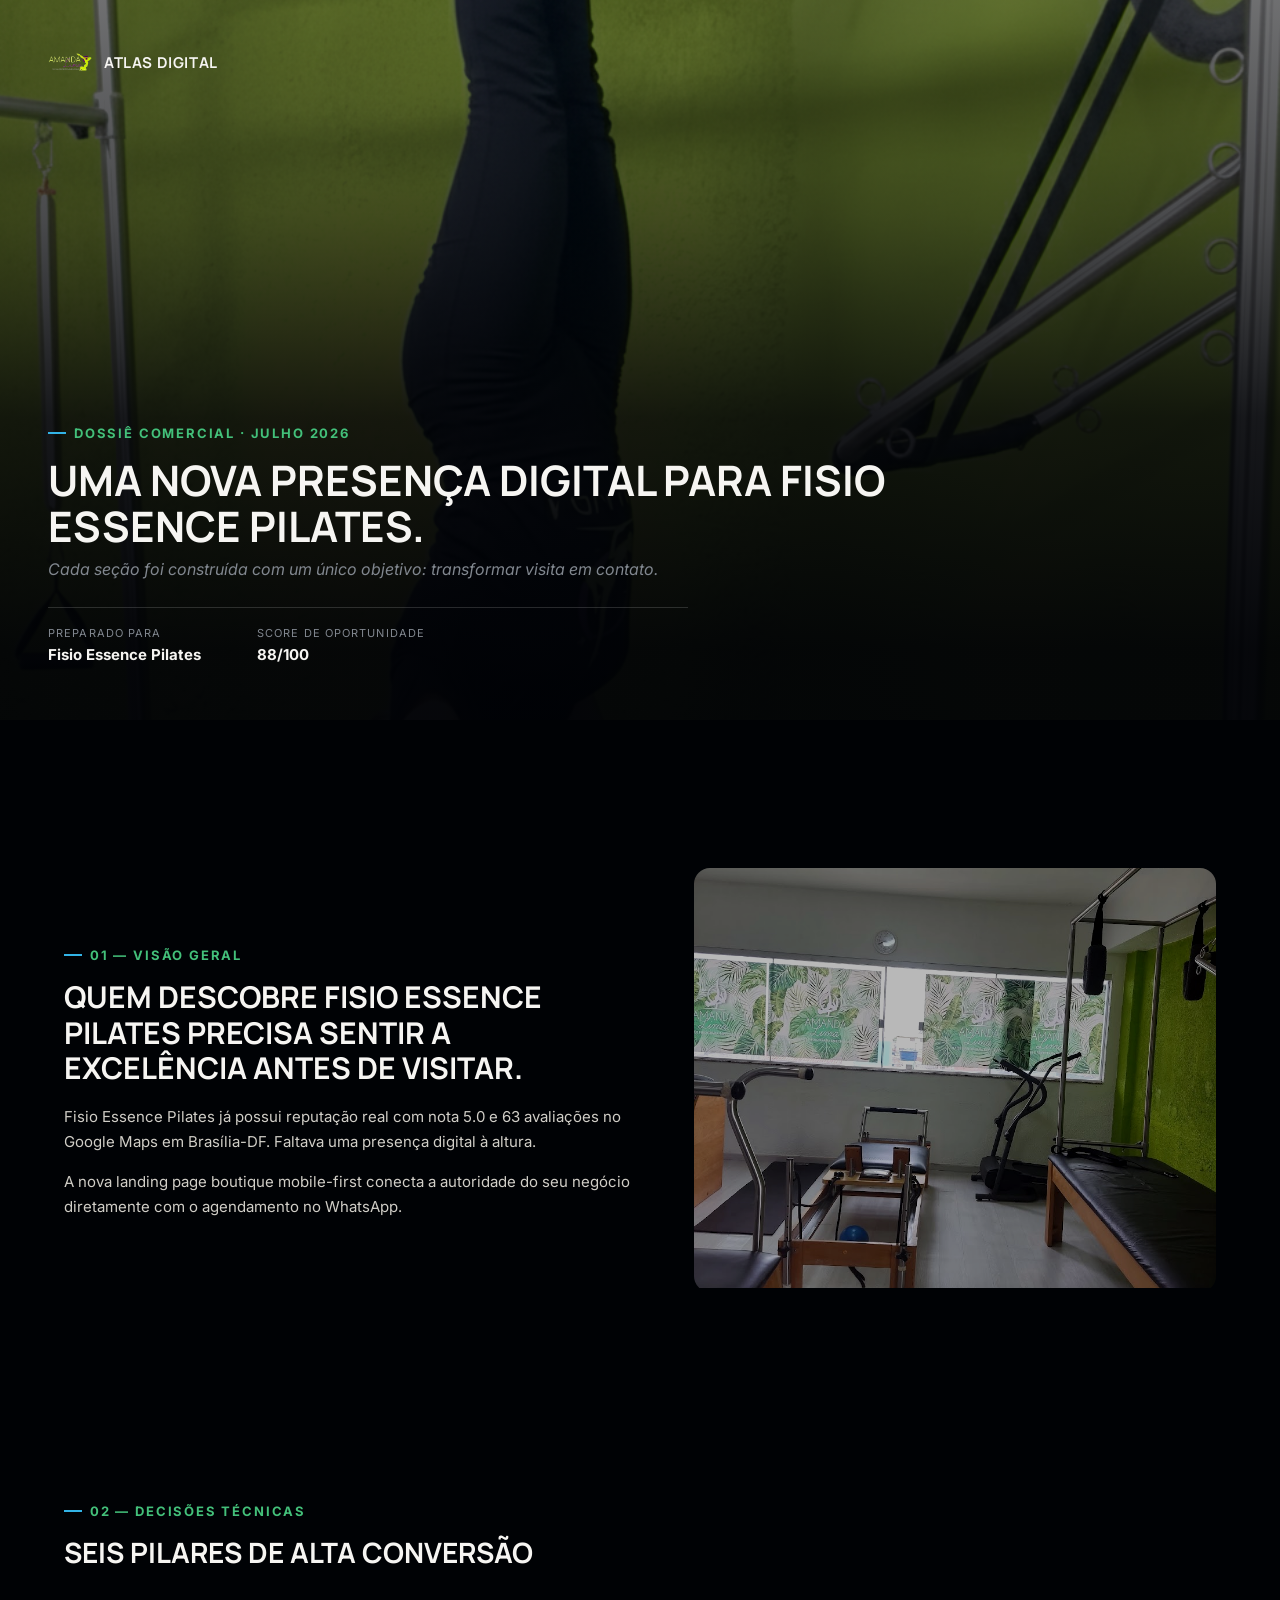
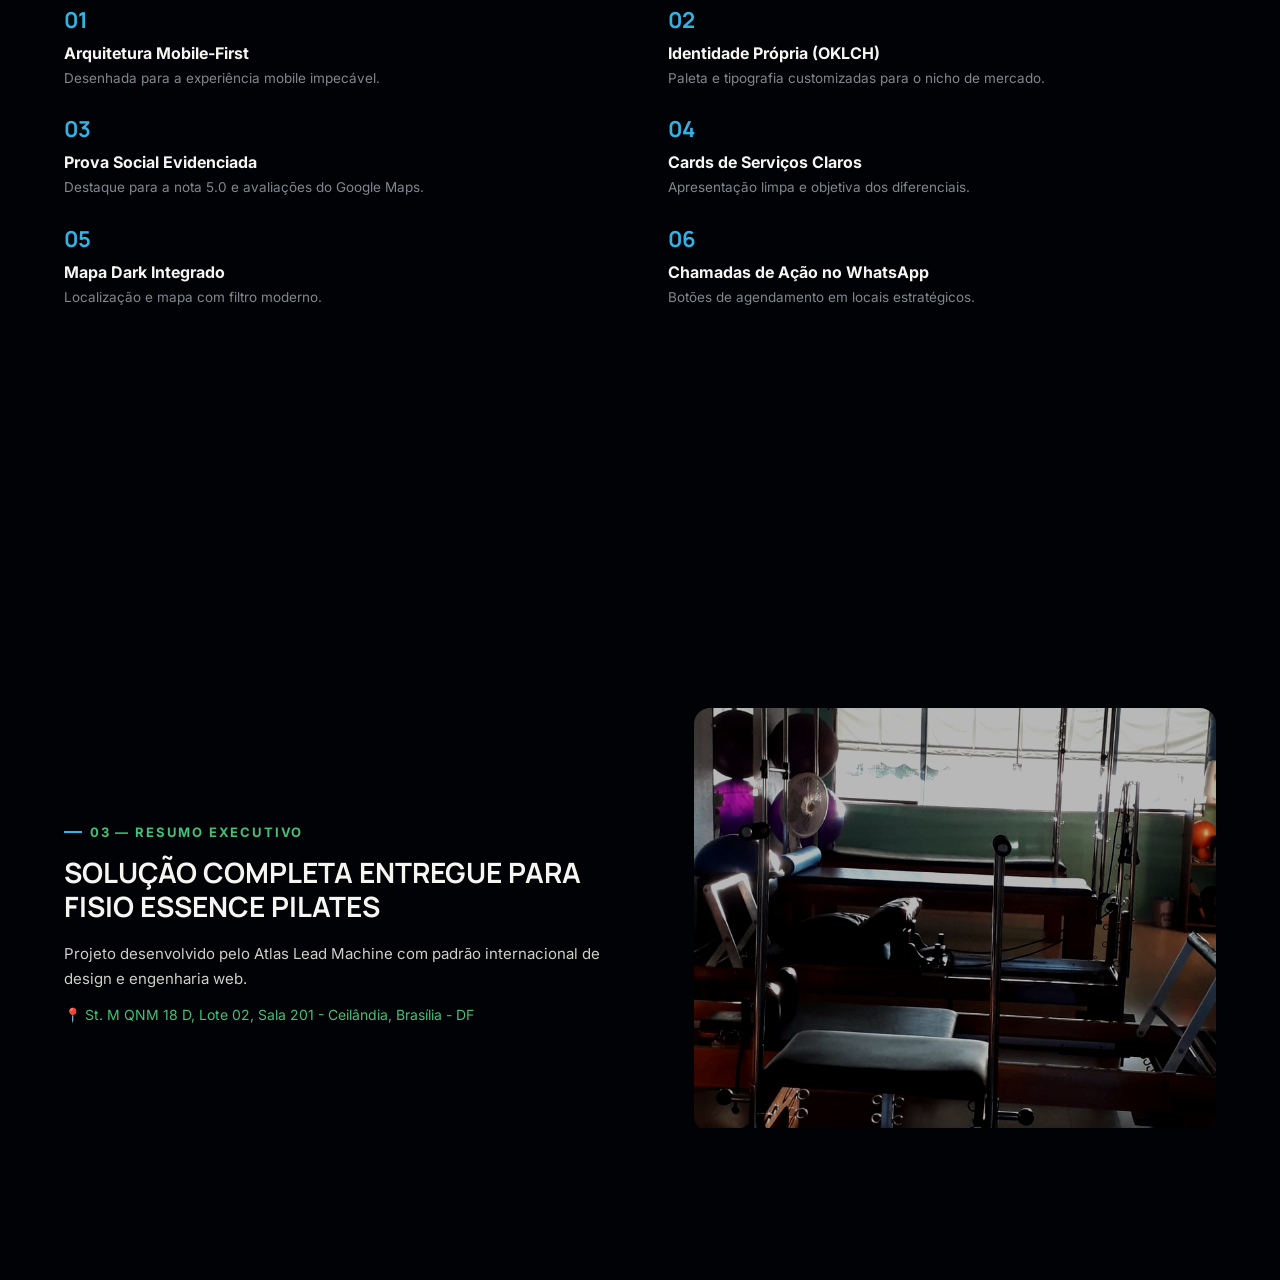
==== presentation/deck.html @ 4453b778 "Bespoke DEO benchmark build for Fisio Essence Pilates (Atlas VIP - Mobile-first)" ====
<!DOCTYPE html>
<html lang="pt-BR">
<head>
<meta charset="utf-8">
<title>Dossiê — Fisio Essence Pilates</title>
<link rel="preconnect" href="https://fonts.googleapis.com">
<link rel="preconnect" href="https://fonts.gstatic.com" crossorigin>
<link href="https://fonts.googleapis.com/css2?family=Manrope:wght@700;800&family=Inter:wght@400;500;600;700&display=swap" rel="stylesheet">
<style>
  * { box-sizing:border-box; margin:0; padding:0; }
  body { background:oklch(0.08 0.02 255); font-family:'Inter', sans-serif; }
  .disp { font-family:'Manrope', sans-serif; font-weight:700; }
  .slide { width:1280px; height:720px; position:relative; overflow:hidden; background:oklch(0.08 0.02 255); color:oklch(0.97 0.004 90); }
  .eyebrow { display:inline-flex; align-items:center; gap:8px; font-weight:700; letter-spacing:.14em; font-size:13px; color:oklch(0.72 0.15 155); text-transform:uppercase; }
  .eyebrow::before { content:''; width:18px; height:2px; background:oklch(0.72 0.13 230); display:inline-block; }
  .photo-treat { filter: grayscale(.08) contrast(1.1) brightness(.72); }
  .num { font-family:'Manrope', sans-serif; font-weight:700; color:oklch(0.72 0.13 230); font-size:22px; }
  .panel { background:oklch(0.11 0.02 255); border:1px solid oklch(1 0 0 / 8%); border-radius:16px; }
  .muted { color: oklch(0.62 0.014 255); }
  .ink { color: oklch(0.85 0.01 90); }
</style>
</head>
<body>

<!-- SLIDE 0 — CAPA -->
<section class="slide">
  <img src="../assets/img/photo_1.jpg" class="photo-treat" style="position:absolute;inset:0;width:100%;height:100%;object-fit:cover;">
  <div style="position:absolute;inset:0;background:linear-gradient(0deg,oklch(0.08 0.02 255 / .97) 10%,oklch(0.08 0.02 255 / .88) 42%,oklch(0.08 0.02 255 / .6) 70%,oklch(0.08 0.02 255 / .4) 100%);"></div>
  <div style="position:absolute;top:40px;left:48px;display:flex;align-items:center;gap:12px;">
    <img src="../assets/img/logo.png" style="height:44px;border-radius:50%;">
    <span style="font-family:'Manrope', sans-serif;font-weight:700;font-size:15px;text-transform:uppercase;letter-spacing:.04em;">Atlas Digital</span>
  </div>
  <div style="position:absolute;left:48px;right:48px;bottom:56px;">
    <span class="eyebrow">Dossiê Comercial · Julho 2026</span>
    <h1 class="disp" style="font-size:42px;line-height:1.1;text-transform:uppercase;margin:16px 0 10px;max-width:860px;">Uma nova presença digital para Fisio Essence Pilates.</h1>
    <p style="font-style:italic;font-size:16px;max-width:640px;margin-bottom:28px;" class="muted">Cada seção foi construída com um único objetivo: transformar visita em contato.</p>
    <div style="display:flex;gap:56px;padding-top:18px;border-top:1px solid oklch(1 0 0 / 15%);max-width:640px;">
      <div><span style="font-size:11px;letter-spacing:.1em;text-transform:uppercase;display:block;margin-bottom:4px;" class="muted">Preparado para</span><strong style="font-size:15px;">Fisio Essence Pilates</strong></div>
      <div><span style="font-size:11px;letter-spacing:.1em;text-transform:uppercase;display:block;margin-bottom:4px;" class="muted">Score de Oportunidade</span><strong style="font-size:15px;">88/100</strong></div>
    </div>
  </div>
</section>

<!-- SLIDE 1 — VISÃO GERAL -->
<section class="slide" style="display:flex;align-items:center;padding:0 64px;gap:56px;">
  <div style="flex:1.1;">
    <span class="eyebrow">01 — Visão Geral</span>
    <h2 class="disp" style="font-size:30px;text-transform:uppercase;line-height:1.18;margin:16px 0 18px;">Quem descobre Fisio Essence Pilates precisa sentir a excelência antes de visitar.</h2>
    <p style="font-size:15px;line-height:1.7;margin-bottom:14px;" class="ink">Fisio Essence Pilates já possui reputação real com nota 5.0 e 63 avaliações no Google Maps em Brasília-DF. Faltava uma presença digital à altura.</p>
    <p style="font-size:15px;line-height:1.7;" class="ink">A nova landing page boutique mobile-first conecta a autoridade do seu negócio diretamente com o agendamento no WhatsApp.</p>
  </div>
  <div style="flex:1;border-radius:16px;overflow:hidden;">
    <img src="../assets/img/photo_2.jpg" class="photo-treat" style="width:100%;height:420px;object-fit:cover;">
  </div>
</section>

<!-- SLIDE 2 — DECISÕES DE DESIGN -->
<section class="slide" style="padding:56px 64px;">
  <span class="eyebrow">02 — Decisões Técnicas</span>
  <h2 class="disp" style="font-size:28px;text-transform:uppercase;margin:14px 0 34px;">Seis pilares de alta conversão</h2>
  <div style="display:grid;grid-template-columns:1fr 1fr;column-gap:56px;row-gap:26px;">
    <div><span class="num">01</span><strong style="display:block;font-size:16px;margin:8px 0 4px;">Arquitetura Mobile-First</strong><span style="font-size:13.5px;line-height:1.5;" class="muted">Desenhada para a experiência mobile impecável.</span></div>
    <div><span class="num">02</span><strong style="display:block;font-size:16px;margin:8px 0 4px;">Identidade Própria (OKLCH)</strong><span style="font-size:13.5px;line-height:1.5;" class="muted">Paleta e tipografia customizadas para o nicho de mercado.</span></div>
    <div><span class="num">03</span><strong style="display:block;font-size:16px;margin:8px 0 4px;">Prova Social Evidenciada</strong><span style="font-size:13.5px;line-height:1.5;" class="muted">Destaque para a nota 5.0 e avaliações do Google Maps.</span></div>
    <div><span class="num">04</span><strong style="display:block;font-size:16px;margin:8px 0 4px;">Cards de Serviços Claros</strong><span style="font-size:13.5px;line-height:1.5;" class="muted">Apresentação limpa e objetiva dos diferenciais.</span></div>
    <div><span class="num">05</span><strong style="display:block;font-size:16px;margin:8px 0 4px;">Mapa Dark Integrado</strong><span style="font-size:13.5px;line-height:1.5;" class="muted">Localização e mapa com filtro moderno.</span></div>
    <div><span class="num">06</span><strong style="display:block;font-size:16px;margin:8px 0 4px;">Chamadas de Ação no WhatsApp</strong><span style="font-size:13.5px;line-height:1.5;" class="muted">Botões de agendamento em locais estratégicos.</span></div>
  </div>
</section>

<!-- SLIDE 3 — RESUMO DO PROJETO -->
<section class="slide" style="display:flex;align-items:center;padding:0 64px;gap:56px;">
  <div style="flex:1.1;">
    <span class="eyebrow">03 — Resumo Executivo</span>
    <h2 class="disp" style="font-size:28px;text-transform:uppercase;line-height:1.18;margin:16px 0 18px;">Solução completa entregue para Fisio Essence Pilates</h2>
    <p style="font-size:15px;line-height:1.7;margin-bottom:14px;" class="ink">Projeto desenvolvido pelo Atlas Lead Machine com padrão internacional de design e engenharia web.</p>
    <p style="font-size:14px;color:oklch(0.72 0.15 155);">📍 St. M QNM 18 D, Lote 02, Sala 201 - Ceilândia, Brasília - DF</p>
  </div>
  <div style="flex:1;border-radius:16px;overflow:hidden;">
    <img src="../assets/img/photo_3.jpg" class="photo-treat" style="width:100%;height:420px;object-fit:cover;">
  </div>
</section>

</body>
</html>
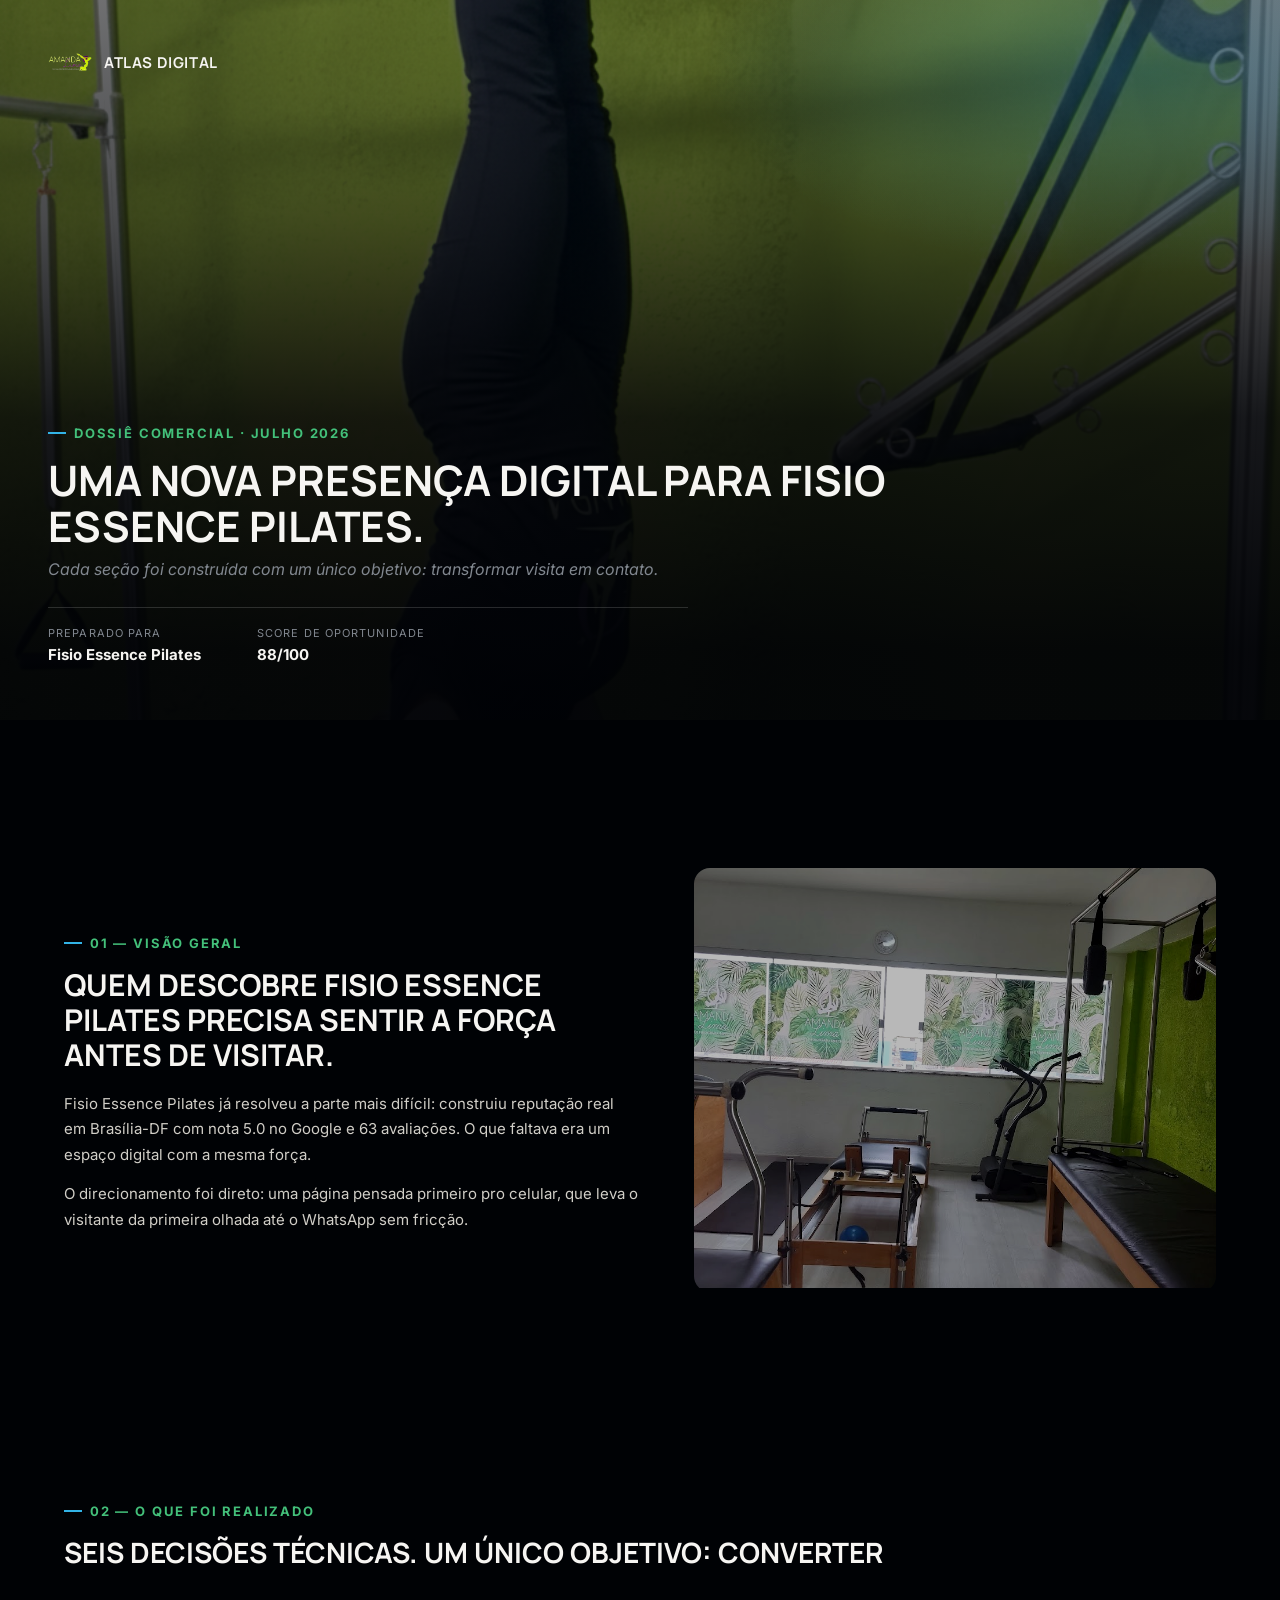
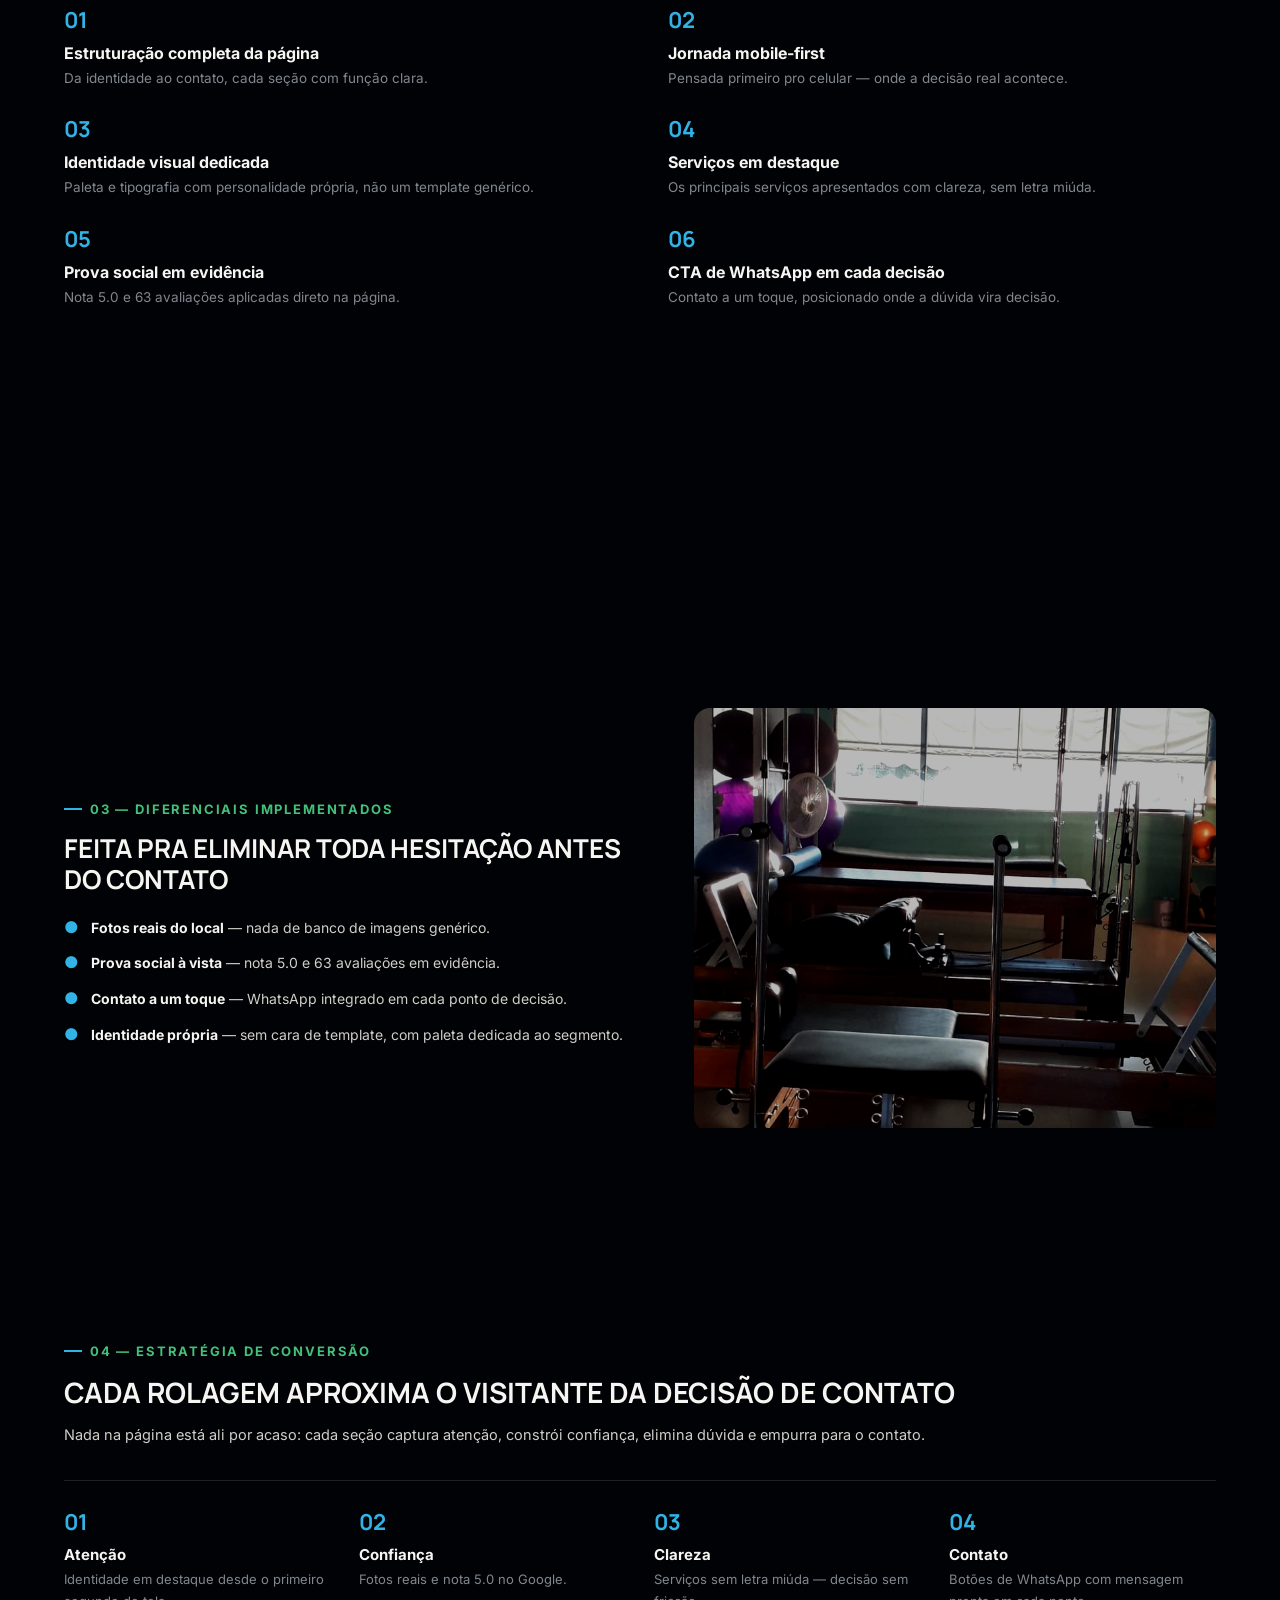
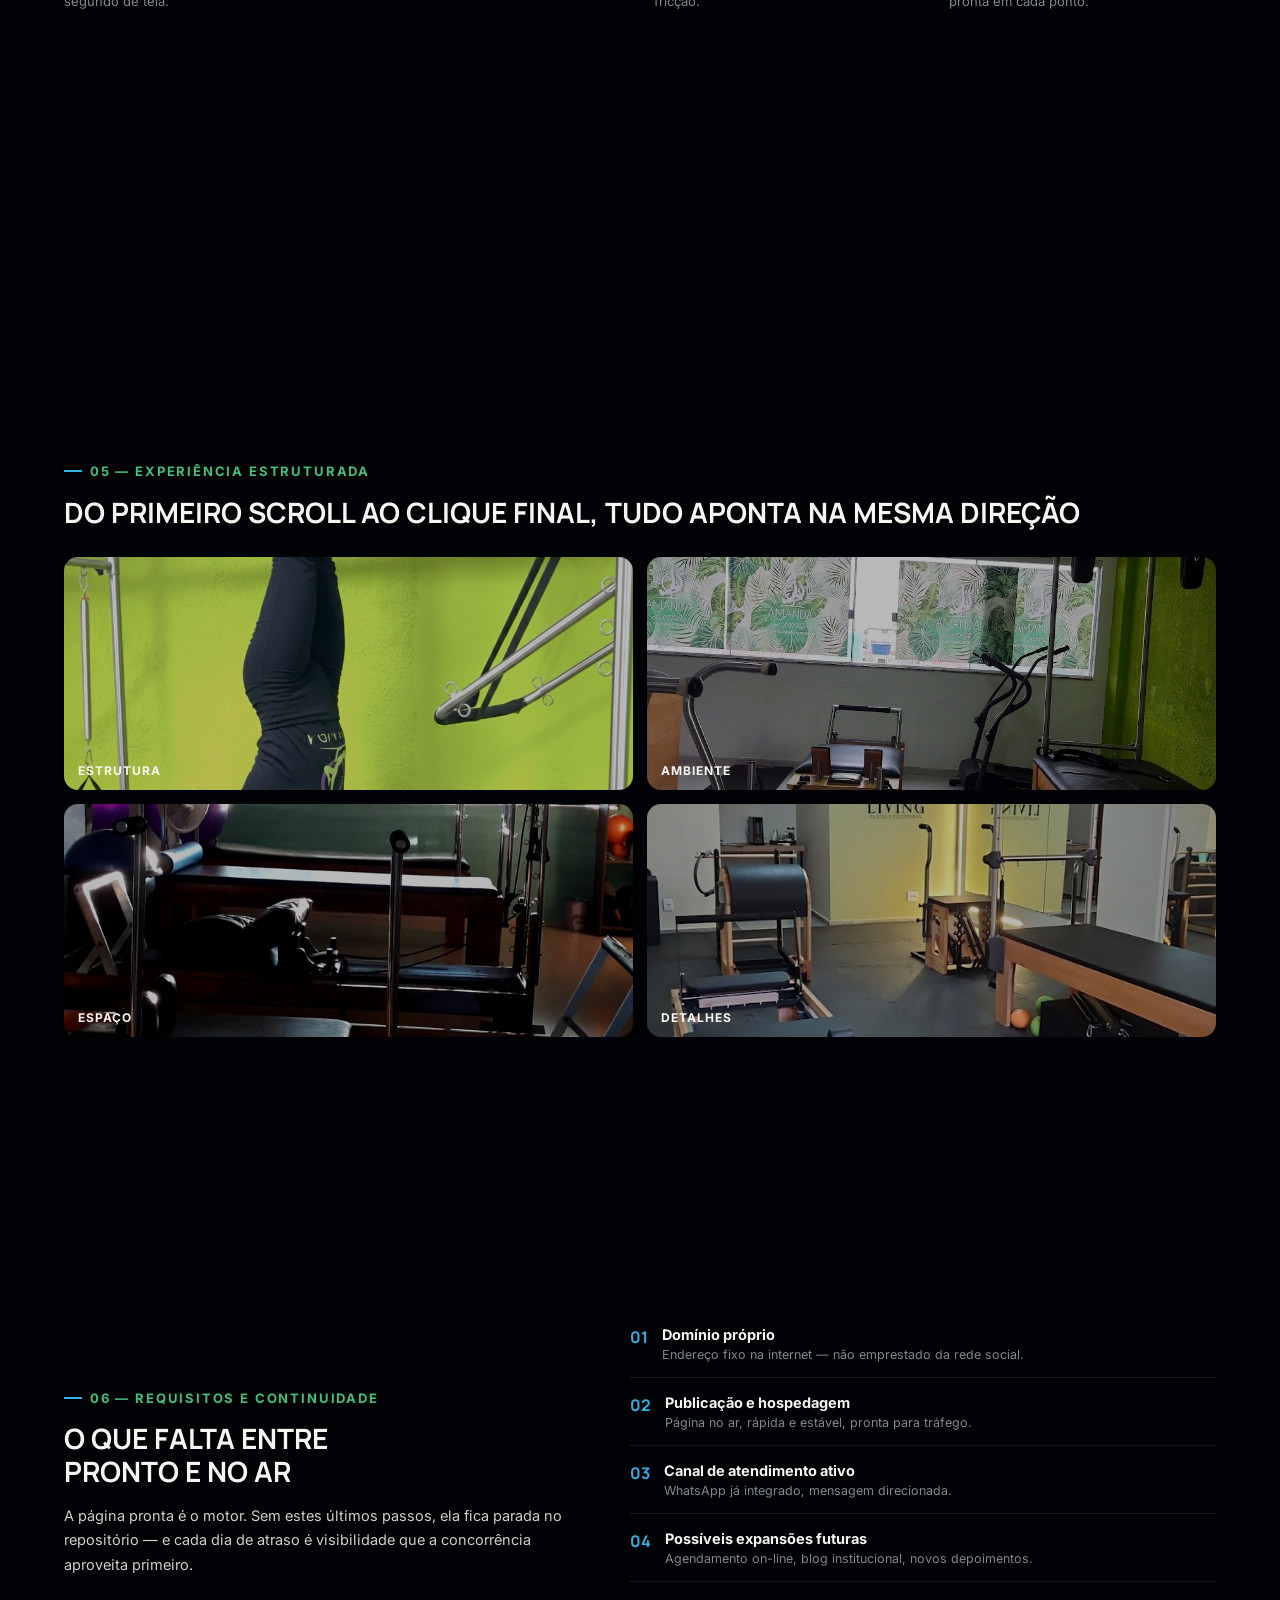
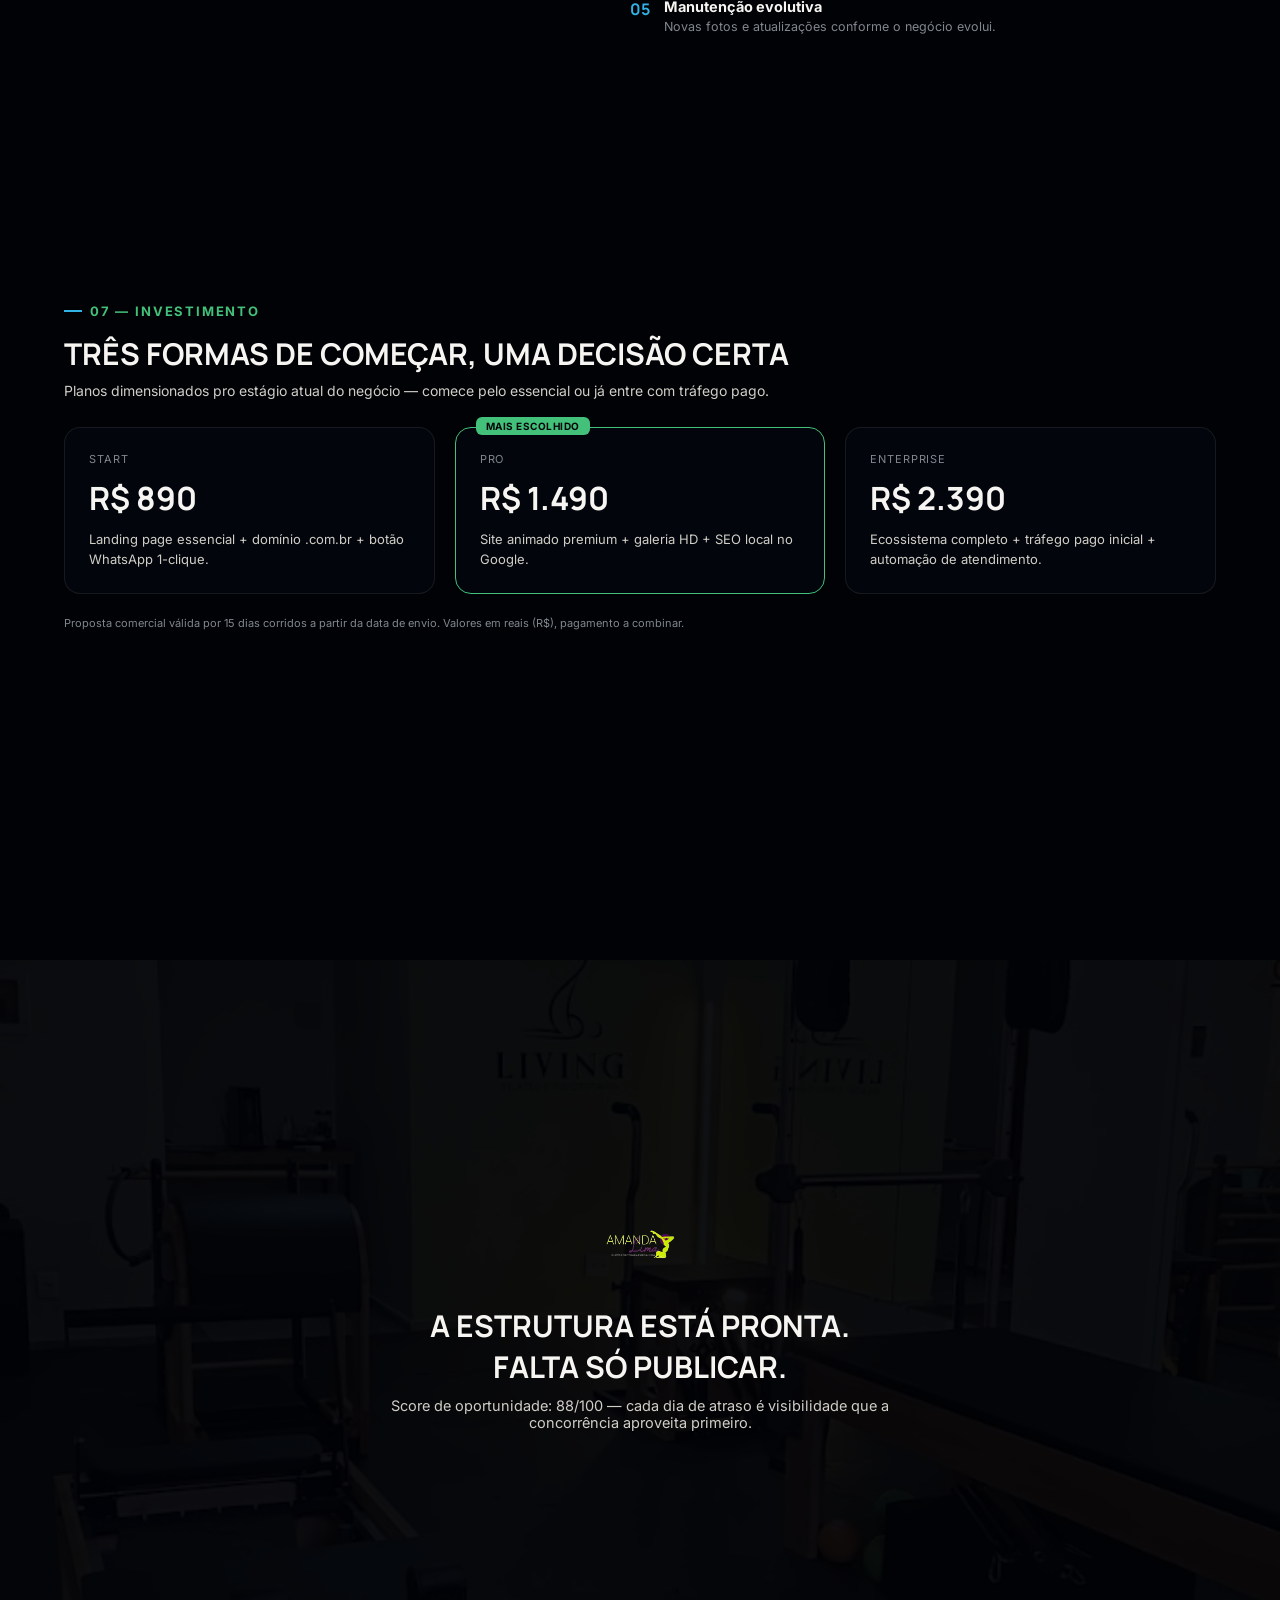
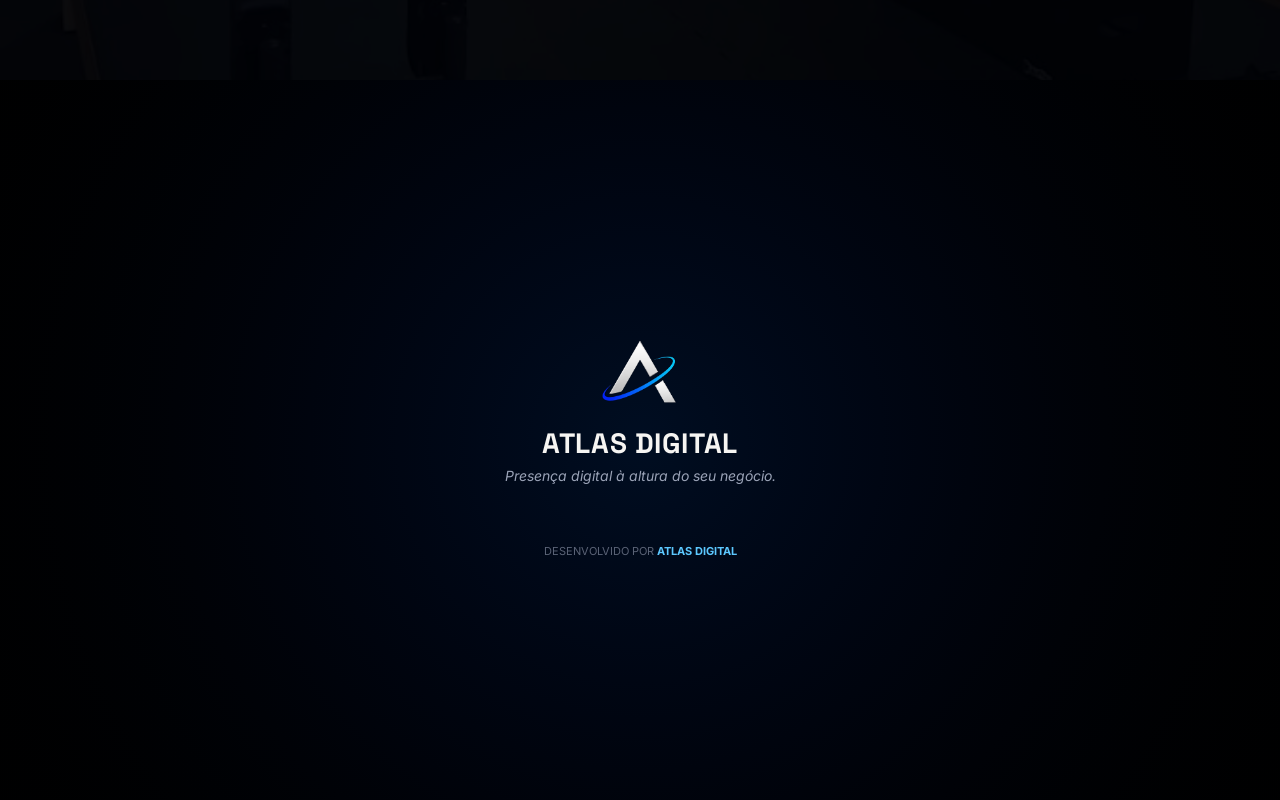
==== commit a4ed0bdd: "Add complete 10-slide PDF dossier with Investment proposal" ====
--- a/presentation/deck.html
+++ b/presentation/deck.html
@@ -5,7 +5,7 @@
 <title>Dossiê — Fisio Essence Pilates</title>
 <link rel="preconnect" href="https://fonts.googleapis.com">
 <link rel="preconnect" href="https://fonts.gstatic.com" crossorigin>
-<link href="https://fonts.googleapis.com/css2?family=Manrope:wght@700;800&family=Inter:wght@400;500;600;700&display=swap" rel="stylesheet">
+<link href="https://fonts.googleapis.com/css2?family=Manrope:wght@700;800&family=Inter:wght@400;500;600;700&family=Space+Grotesk:wght@700&display=swap" rel="stylesheet">
 <style>
   * { box-sizing:border-box; margin:0; padding:0; }
   body { background:oklch(0.08 0.02 255); font-family:'Inter', sans-serif; }
@@ -26,6 +26,7 @@
 <section class="slide">
   <img src="../assets/img/photo_1.jpg" class="photo-treat" style="position:absolute;inset:0;width:100%;height:100%;object-fit:cover;">
   <div style="position:absolute;inset:0;background:linear-gradient(0deg,oklch(0.08 0.02 255 / .97) 10%,oklch(0.08 0.02 255 / .88) 42%,oklch(0.08 0.02 255 / .6) 70%,oklch(0.08 0.02 255 / .4) 100%);"></div>
+  <div style="position:absolute;inset:0;background:radial-gradient(ellipse 50% 40% at 90% 10%,oklch(0.72 0.13 230 / .25),transparent 70%);"></div>
   <div style="position:absolute;top:40px;left:48px;display:flex;align-items:center;gap:12px;">
     <img src="../assets/img/logo.png" style="height:44px;border-radius:50%;">
     <span style="font-family:'Manrope', sans-serif;font-weight:700;font-size:15px;text-transform:uppercase;letter-spacing:.04em;">Atlas Digital</span>
@@ -45,41 +46,131 @@
 <section class="slide" style="display:flex;align-items:center;padding:0 64px;gap:56px;">
   <div style="flex:1.1;">
     <span class="eyebrow">01 — Visão Geral</span>
-    <h2 class="disp" style="font-size:30px;text-transform:uppercase;line-height:1.18;margin:16px 0 18px;">Quem descobre Fisio Essence Pilates precisa sentir a excelência antes de visitar.</h2>
-    <p style="font-size:15px;line-height:1.7;margin-bottom:14px;" class="ink">Fisio Essence Pilates já possui reputação real com nota 5.0 e 63 avaliações no Google Maps em Brasília-DF. Faltava uma presença digital à altura.</p>
-    <p style="font-size:15px;line-height:1.7;" class="ink">A nova landing page boutique mobile-first conecta a autoridade do seu negócio diretamente com o agendamento no WhatsApp.</p>
+    <h2 class="disp" style="font-size:30px;text-transform:uppercase;line-height:1.18;margin:16px 0 18px;">Quem descobre Fisio Essence Pilates precisa sentir a força antes de visitar.</h2>
+    <p style="font-size:15px;line-height:1.7;margin-bottom:14px;" class="ink">Fisio Essence Pilates já resolveu a parte mais difícil: construiu reputação real em Brasília-DF com nota 5.0 no Google e 63 avaliações. O que faltava era um espaço digital com a mesma força.</p>
+    <p style="font-size:15px;line-height:1.7;" class="ink">O direcionamento foi direto: uma página pensada primeiro pro celular, que leva o visitante da primeira olhada até o WhatsApp sem fricção.</p>
   </div>
   <div style="flex:1;border-radius:16px;overflow:hidden;">
     <img src="../assets/img/photo_2.jpg" class="photo-treat" style="width:100%;height:420px;object-fit:cover;">
   </div>
 </section>
 
-<!-- SLIDE 2 — DECISÕES DE DESIGN -->
+<!-- SLIDE 2 — O QUE FOI REALIZADO -->
 <section class="slide" style="padding:56px 64px;">
-  <span class="eyebrow">02 — Decisões Técnicas</span>
-  <h2 class="disp" style="font-size:28px;text-transform:uppercase;margin:14px 0 34px;">Seis pilares de alta conversão</h2>
+  <span class="eyebrow">02 — O que foi realizado</span>
+  <h2 class="disp" style="font-size:28px;text-transform:uppercase;margin:14px 0 34px;">Seis decisões técnicas. Um único objetivo: converter</h2>
   <div style="display:grid;grid-template-columns:1fr 1fr;column-gap:56px;row-gap:26px;">
-    <div><span class="num">01</span><strong style="display:block;font-size:16px;margin:8px 0 4px;">Arquitetura Mobile-First</strong><span style="font-size:13.5px;line-height:1.5;" class="muted">Desenhada para a experiência mobile impecável.</span></div>
-    <div><span class="num">02</span><strong style="display:block;font-size:16px;margin:8px 0 4px;">Identidade Própria (OKLCH)</strong><span style="font-size:13.5px;line-height:1.5;" class="muted">Paleta e tipografia customizadas para o nicho de mercado.</span></div>
-    <div><span class="num">03</span><strong style="display:block;font-size:16px;margin:8px 0 4px;">Prova Social Evidenciada</strong><span style="font-size:13.5px;line-height:1.5;" class="muted">Destaque para a nota 5.0 e avaliações do Google Maps.</span></div>
-    <div><span class="num">04</span><strong style="display:block;font-size:16px;margin:8px 0 4px;">Cards de Serviços Claros</strong><span style="font-size:13.5px;line-height:1.5;" class="muted">Apresentação limpa e objetiva dos diferenciais.</span></div>
-    <div><span class="num">05</span><strong style="display:block;font-size:16px;margin:8px 0 4px;">Mapa Dark Integrado</strong><span style="font-size:13.5px;line-height:1.5;" class="muted">Localização e mapa com filtro moderno.</span></div>
-    <div><span class="num">06</span><strong style="display:block;font-size:16px;margin:8px 0 4px;">Chamadas de Ação no WhatsApp</strong><span style="font-size:13.5px;line-height:1.5;" class="muted">Botões de agendamento em locais estratégicos.</span></div>
+    <div><span class="num">01</span><strong style="display:block;font-size:16px;margin:8px 0 4px;">Estruturação completa da página</strong><span style="font-size:13.5px;line-height:1.5;" class="muted">Da identidade ao contato, cada seção com função clara.</span></div>
+    <div><span class="num">02</span><strong style="display:block;font-size:16px;margin:8px 0 4px;">Jornada mobile-first</strong><span style="font-size:13.5px;line-height:1.5;" class="muted">Pensada primeiro pro celular — onde a decisão real acontece.</span></div>
+    <div><span class="num">03</span><strong style="display:block;font-size:16px;margin:8px 0 4px;">Identidade visual dedicada</strong><span style="font-size:13.5px;line-height:1.5;" class="muted">Paleta e tipografia com personalidade própria, não um template genérico.</span></div>
+    <div><span class="num">04</span><strong style="display:block;font-size:16px;margin:8px 0 4px;">Serviços em destaque</strong><span style="font-size:13.5px;line-height:1.5;" class="muted">Os principais serviços apresentados com clareza, sem letra miúda.</span></div>
+    <div><span class="num">05</span><strong style="display:block;font-size:16px;margin:8px 0 4px;">Prova social em evidência</strong><span style="font-size:13.5px;line-height:1.5;" class="muted">Nota 5.0 e 63 avaliações aplicadas direto na página.</span></div>
+    <div><span class="num">06</span><strong style="display:block;font-size:16px;margin:8px 0 4px;">CTA de WhatsApp em cada decisão</strong><span style="font-size:13.5px;line-height:1.5;" class="muted">Contato a um toque, posicionado onde a dúvida vira decisão.</span></div>
   </div>
 </section>
 
-<!-- SLIDE 3 — RESUMO DO PROJETO -->
+<!-- SLIDE 3 — DIFERENCIAIS -->
 <section class="slide" style="display:flex;align-items:center;padding:0 64px;gap:56px;">
   <div style="flex:1.1;">
-    <span class="eyebrow">03 — Resumo Executivo</span>
-    <h2 class="disp" style="font-size:28px;text-transform:uppercase;line-height:1.18;margin:16px 0 18px;">Solução completa entregue para Fisio Essence Pilates</h2>
-    <p style="font-size:15px;line-height:1.7;margin-bottom:14px;" class="ink">Projeto desenvolvido pelo Atlas Lead Machine com padrão internacional de design e engenharia web.</p>
-    <p style="font-size:14px;color:oklch(0.72 0.15 155);">📍 St. M QNM 18 D, Lote 02, Sala 201 - Ceilândia, Brasília - DF</p>
+    <span class="eyebrow">03 — Diferenciais implementados</span>
+    <h2 class="disp" style="font-size:26px;text-transform:uppercase;line-height:1.18;margin:16px 0 22px;">Feita pra eliminar toda hesitação antes do contato</h2>
+    <div style="display:flex;flex-direction:column;gap:14px;">
+      <div style="display:flex;gap:12px;"><span style="color:oklch(0.72 0.13 230);">●</span><span style="font-size:14px;line-height:1.55;" class="ink"><strong style="color:oklch(0.97 0.004 90);">Fotos reais do local</strong> — nada de banco de imagens genérico.</span></div>
+      <div style="display:flex;gap:12px;"><span style="color:oklch(0.72 0.13 230);">●</span><span style="font-size:14px;line-height:1.55;" class="ink"><strong style="color:oklch(0.97 0.004 90);">Prova social à vista</strong> — nota 5.0 e 63 avaliações em evidência.</span></div>
+      <div style="display:flex;gap:12px;"><span style="color:oklch(0.72 0.13 230);">●</span><span style="font-size:14px;line-height:1.55;" class="ink"><strong style="color:oklch(0.97 0.004 90);">Contato a um toque</strong> — WhatsApp integrado em cada ponto de decisão.</span></div>
+      <div style="display:flex;gap:12px;"><span style="color:oklch(0.72 0.13 230);">●</span><span style="font-size:14px;line-height:1.55;" class="ink"><strong style="color:oklch(0.97 0.004 90);">Identidade própria</strong> — sem cara de template, com paleta dedicada ao segmento.</span></div>
+    </div>
   </div>
   <div style="flex:1;border-radius:16px;overflow:hidden;">
     <img src="../assets/img/photo_3.jpg" class="photo-treat" style="width:100%;height:420px;object-fit:cover;">
   </div>
 </section>
 
+<!-- SLIDE 4 — ESTRATÉGIA DE CONVERSÃO -->
+<section class="slide" style="padding:56px 64px;">
+  <span class="eyebrow">04 — Estratégia de conversão</span>
+  <h2 class="disp" style="font-size:28px;text-transform:uppercase;margin:14px 0 12px;">Cada rolagem aproxima o visitante da decisão de contato</h2>
+  <p style="font-size:14.5px;line-height:1.6;max-width:920px;margin-bottom:34px;" class="ink">Nada na página está ali por acaso: cada seção captura atenção, constrói confiança, elimina dúvida e empurra para o contato.</p>
+  <div style="display:grid;grid-template-columns:repeat(4,1fr);gap:28px;border-top:1px solid oklch(1 0 0 / 12%);padding-top:26px;">
+    <div><span class="num">01</span><strong style="display:block;font-size:15px;margin:8px 0 4px;">Atenção</strong><span style="font-size:13px;line-height:1.5;" class="muted">Identidade em destaque desde o primeiro segundo de tela.</span></div>
+    <div><span class="num">02</span><strong style="display:block;font-size:15px;margin:8px 0 4px;">Confiança</strong><span style="font-size:13px;line-height:1.5;" class="muted">Fotos reais e nota 5.0 no Google.</span></div>
+    <div><span class="num">03</span><strong style="display:block;font-size:15px;margin:8px 0 4px;">Clareza</strong><span style="font-size:13px;line-height:1.5;" class="muted">Serviços sem letra miúda — decisão sem fricção.</span></div>
+    <div><span class="num">04</span><strong style="display:block;font-size:15px;margin:8px 0 4px;">Contato</strong><span style="font-size:13px;line-height:1.5;" class="muted">Botões de WhatsApp com mensagem pronta em cada ponto.</span></div>
+  </div>
+</section>
+
+<!-- SLIDE 5 — EXPERIÊNCIA ESTRUTURADA -->
+<section class="slide" style="padding:56px 64px;">
+  <span class="eyebrow">05 — Experiência estruturada</span>
+  <h2 class="disp" style="font-size:28px;text-transform:uppercase;margin:14px 0 26px;">Do primeiro scroll ao clique final, tudo aponta na mesma direção</h2>
+  <div style="display:grid;grid-template-columns:1fr 1fr;grid-template-rows:1fr 1fr;gap:14px;height:480px;">
+    <div style="position:relative;border-radius:14px;overflow:hidden;"><img src="../assets/img/photo_1.jpg" class="photo-treat" style="width:100%;height:100%;object-fit:cover;object-position:center;"><span style="position:absolute;left:14px;bottom:12px;font-size:12px;font-weight:700;letter-spacing:.08em;text-transform:uppercase;">Estrutura</span></div>
+    <div style="position:relative;border-radius:14px;overflow:hidden;"><img src="../assets/img/photo_2.jpg" class="photo-treat" style="width:100%;height:100%;object-fit:cover;object-position:center;"><span style="position:absolute;left:14px;bottom:12px;font-size:12px;font-weight:700;letter-spacing:.08em;text-transform:uppercase;">Ambiente</span></div>
+    <div style="position:relative;border-radius:14px;overflow:hidden;"><img src="../assets/img/photo_3.jpg" class="photo-treat" style="width:100%;height:100%;object-fit:cover;object-position:center;"><span style="position:absolute;left:14px;bottom:12px;font-size:12px;font-weight:700;letter-spacing:.08em;text-transform:uppercase;">Espaço</span></div>
+    <div style="position:relative;border-radius:14px;overflow:hidden;"><img src="../assets/img/photo_4.jpg" class="photo-treat" style="width:100%;height:100%;object-fit:cover;object-position:center;"><span style="position:absolute;left:14px;bottom:12px;font-size:12px;font-weight:700;letter-spacing:.08em;text-transform:uppercase;">Detalhes</span></div>
+  </div>
+</section>
+
+<!-- SLIDE 6 — REQUISITOS E CONTINUIDADE -->
+<section class="slide" style="display:flex;align-items:center;padding:0 64px;gap:56px;">
+  <div style="flex:1;">
+    <span class="eyebrow">06 — Requisitos e continuidade</span>
+    <h2 class="disp" style="font-size:28px;text-transform:uppercase;line-height:1.18;margin:16px 0 16px;">O que falta entre<br>pronto e no ar</h2>
+    <p style="font-size:14.5px;line-height:1.7;" class="ink">A página pronta é o motor. Sem estes últimos passos, ela fica parada no repositório — e cada dia de atraso é visibilidade que a concorrência aproveita primeiro.</p>
+  </div>
+  <div style="flex:1.15;display:flex;flex-direction:column;gap:16px;">
+    <div style="display:flex;gap:14px;border-bottom:1px solid oklch(1 0 0 / 10%);padding-bottom:14px;"><span class="num" style="font-size:16px;">01</span><div><strong style="display:block;font-size:14.5px;">Domínio próprio</strong><span style="font-size:12.5px;" class="muted">Endereço fixo na internet — não emprestado da rede social.</span></div></div>
+    <div style="display:flex;gap:14px;border-bottom:1px solid oklch(1 0 0 / 10%);padding-bottom:14px;"><span class="num" style="font-size:16px;">02</span><div><strong style="display:block;font-size:14.5px;">Publicação e hospedagem</strong><span style="font-size:12.5px;" class="muted">Página no ar, rápida e estável, pronta para tráfego.</span></div></div>
+    <div style="display:flex;gap:14px;border-bottom:1px solid oklch(1 0 0 / 10%);padding-bottom:14px;"><span class="num" style="font-size:16px;">03</span><div><strong style="display:block;font-size:14.5px;">Canal de atendimento ativo</strong><span style="font-size:12.5px;" class="muted">WhatsApp já integrado, mensagem direcionada.</span></div></div>
+    <div style="display:flex;gap:14px;border-bottom:1px solid oklch(1 0 0 / 10%);padding-bottom:14px;"><span class="num" style="font-size:16px;">04</span><div><strong style="display:block;font-size:14.5px;">Possíveis expansões futuras</strong><span style="font-size:12.5px;" class="muted">Agendamento on-line, blog institucional, novos depoimentos.</span></div></div>
+    <div style="display:flex;gap:14px;"><span class="num" style="font-size:16px;">05</span><div><strong style="display:block;font-size:14.5px;">Manutenção evolutiva</strong><span style="font-size:12.5px;" class="muted">Novas fotos e atualizações conforme o negócio evolui.</span></div></div>
+  </div>
+</section>
+
+<!-- SLIDE 7 — INVESTIMENTO (ATLAS) -->
+<section class="slide" style="padding:56px 64px;">
+  <span class="eyebrow">07 — Investimento</span>
+  <h2 class="disp" style="font-size:30px;text-transform:uppercase;margin:14px 0 8px;">Três formas de começar, uma decisão certa</h2>
+  <p style="font-size:14px;max-width:820px;margin-bottom:28px;" class="ink">Planos dimensionados pro estágio atual do negócio — comece pelo essencial ou já entre com tráfego pago.</p>
+  <div style="display:grid;grid-template-columns:repeat(3,1fr);gap:20px;">
+    <div class="panel" style="padding:24px;display:flex;flex-direction:column;gap:10px;">
+      <span style="font-size:11px;letter-spacing:.08em;text-transform:uppercase;" class="muted">Start</span>
+      <strong class="disp" style="font-size:32px;">R$ 890</strong>
+      <span style="font-size:13px;line-height:1.5;" class="ink">Landing page essencial + domínio .com.br + botão WhatsApp 1-clique.</span>
+    </div>
+    <div class="panel" style="padding:24px;display:flex;flex-direction:column;gap:10px;border:1.5px solid oklch(0.72 0.15 155);position:relative;">
+      <span style="position:absolute;top:-11px;left:20px;background:oklch(0.72 0.15 155);color:#06060a;font-size:10px;font-weight:700;letter-spacing:.05em;padding:3px 10px;border-radius:6px;text-transform:uppercase;">Mais escolhido</span>
+      <span style="font-size:11px;letter-spacing:.08em;text-transform:uppercase;" class="muted">Pro</span>
+      <strong class="disp" style="font-size:32px;">R$ 1.490</strong>
+      <span style="font-size:13px;line-height:1.5;" class="ink">Site animado premium + galeria HD + SEO local no Google.</span>
+    </div>
+    <div class="panel" style="padding:24px;display:flex;flex-direction:column;gap:10px;">
+      <span style="font-size:11px;letter-spacing:.08em;text-transform:uppercase;" class="muted">Enterprise</span>
+      <strong class="disp" style="font-size:32px;">R$ 2.390</strong>
+      <span style="font-size:13px;line-height:1.5;" class="ink">Ecossistema completo + tráfego pago inicial + automação de atendimento.</span>
+    </div>
+  </div>
+  <p style="font-size:11px;margin-top:22px;" class="muted">Proposta comercial válida por 15 dias corridos a partir da data de envio. Valores em reais (R$), pagamento a combinar.</p>
+</section>
+
+<!-- SLIDE 8 — CLOSING -->
+<section class="slide" style="position:relative;display:flex;align-items:center;justify-content:center;text-align:center;">
+  <img src="../assets/img/photo_4.jpg" class="photo-treat" style="position:absolute;inset:0;width:100%;height:100%;object-fit:cover;opacity:.5;">
+  <div style="position:absolute;inset:0;background:oklch(0.08 0.02 255 / .84);"></div>
+  <div style="position:relative;z-index:1;">
+    <img src="../assets/img/logo.png" style="height:70px;border-radius:50%;margin:0 auto 22px;">
+    <h2 class="disp" style="font-size:30px;text-transform:uppercase;margin-bottom:10px;">A estrutura está pronta.<br>Falta só publicar.</h2>
+    <p style="font-size:14.5px;max-width:520px;margin:0 auto;" class="ink">Score de oportunidade: 88/100 — cada dia de atraso é visibilidade que a concorrência aproveita primeiro.</p>
+  </div>
+</section>
+
+<!-- SLIDE 9 — CREDITO ATLAS DIGITAL -->
+<section class="slide" style="display:flex;flex-direction:column;align-items:center;justify-content:center;text-align:center;background:radial-gradient(circle,oklch(0.16 0.05 250),oklch(0.04 0.01 255));">
+  <img src="../assets/img/atlas-mark.png" style="height:84px;margin-bottom:18px;">
+  <div class="disp" style="font-size:28px;letter-spacing:.02em;font-family:'Space Grotesk',sans-serif;">ATLAS DIGITAL</div>
+  <p style="font-style:italic;font-size:14px;color:#9aa3b7;margin-top:6px;">Presença digital à altura do seu negócio.</p>
+  <p style="font-size:11px;color:#5a6376;margin-top:60px;">DESENVOLVIDO POR <strong style="color:#5cc8ff;">ATLAS DIGITAL</strong></p>
+</section>
+
 </body>
 </html>
